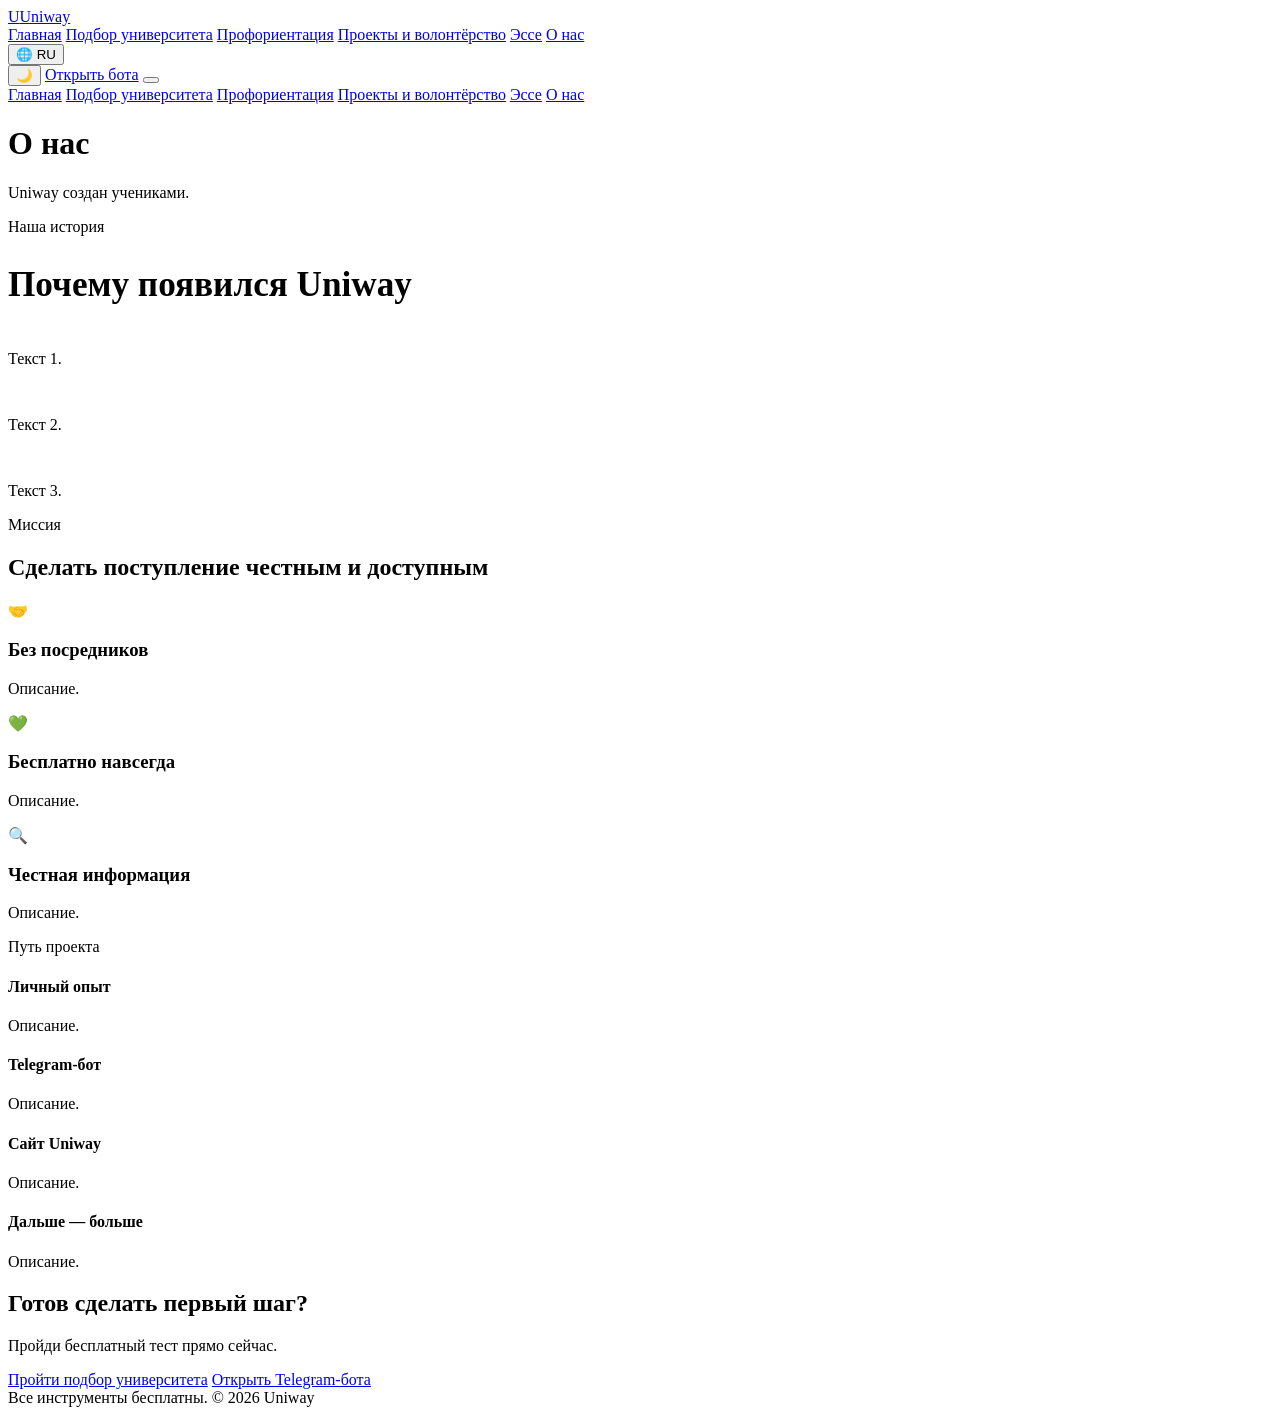
==== about.html @ 66ff7cc3 "Add about.html" ====
<!doctype html>
<html lang="ru">
<head>
<meta charset="UTF-8">
<meta name="viewport" content="width=device-width, initial-scale=1.0">
<title>О нас — Uniway</title>
<meta name="description" content="Uniway создан учениками, которые сами прошли поступление за границу без агентств.">
<link rel="icon" href="data:image/svg+xml,<svg xmlns=%22http://www.w3.org/2000/svg%22 viewBox=%220 0 100 100%22><text y=%22.9em%22 font-size=%2290%22>🎓</text></svg>">
<link rel="stylesheet" href="css/style.css">
</head>
<body>

<div class="bg-blobs"><span></span><span></span><span></span></div>

<header class="navbar">
  <div class="container">
    <a href="index.html" class="brand"><span class="brand-mark">U</span>Uniway</a>
    <nav class="nav-links">
      <a href="index.html" data-i18n="nav.home">Главная</a>
      <a href="university-quiz.html" data-i18n="nav.uni">Подбор университета</a>
      <a href="career-quiz.html" data-i18n="nav.career">Профориентация</a>
      <a href="projects.html" data-i18n="nav.projects">Проекты и волонтёрство</a>
      <a href="essay.html" data-i18n="nav.essay">Эссе</a>
      <a href="about.html" data-i18n="nav.about">О нас</a>
    </nav>
    <div class="nav-right">
      <div class="lang-switch">
        <button class="lang-btn" type="button">🌐 <span class="lang-short">RU</span></button>
        <div class="lang-menu"></div>
      </div>
      <button class="theme-btn" type="button" aria-label="Тема">🌙</button>
      <a href="#" class="nav-cta bot-link" target="_blank" rel="noopener" data-i18n="nav.cta">Открыть бота</a>
      <button class="burger" type="button" aria-label="Меню"><span></span></button>
    </div>
  </div>
  <div class="mobile-panel">
    <a href="index.html" data-i18n="nav.home">Главная</a>
    <a href="university-quiz.html" data-i18n="nav.uni">Подбор университета</a>
    <a href="career-quiz.html" data-i18n="nav.career">Профориентация</a>
    <a href="projects.html" data-i18n="nav.projects">Проекты и волонтёрство</a>
    <a href="essay.html" data-i18n="nav.essay">Эссе</a>
    <a href="about.html" class="active" data-i18n="nav.about">О нас</a>
  </div>
</header>

<main>
  <div class="page-hero">
    <div class="container">
      <h1 data-i18n="about.pageTitle">О нас</h1>
      <p data-i18n="about.pageLead">Uniway создан учениками.</p>
    </div>
  </div>

  <section style="padding-top:0;">
    <div class="container">
      <div class="split">
        <div>
          <span class="eyebrow" data-i18n="about.storyEyebrow">Наша история</span>
          <h2 style="font-size:clamp(1.6rem,3vw,2.2rem);font-weight:800;" data-i18n="about.storyTitle">Почему появился Uniway</h2>
        </div>
        <div style="display:flex;flex-direction:column;gap:16px;">
          <p class="text-muted" data-i18n="about.storyP1">Текст 1.</p>
          <p class="text-muted" data-i18n="about.storyP2">Текст 2.</p>
          <p class="text-muted" data-i18n="about.storyP3">Текст 3.</p>
        </div>
      </div>
    </div>
  </section>

  <section>
    <div class="container">
      <div class="section-head">
        <span class="eyebrow" data-i18n="about.missionEyebrow">Миссия</span>
        <h2 data-i18n="about.missionTitle">Сделать поступление честным и доступным</h2>
      </div>
      <div class="grid grid-3">
        <div class="card tone-violet"><div class="ico">🤝</div><h3 data-i18n="about.mission1t">Без посредников</h3><p data-i18n="about.mission1d">Описание.</p></div>
        <div class="card tone-teal"><div class="ico">💚</div><h3 data-i18n="about.mission2t">Бесплатно навсегда</h3><p data-i18n="about.mission2d">Описание.</p></div>
        <div class="card tone-pink"><div class="ico">🔍</div><h3 data-i18n="about.mission3t">Честная информация</h3><p data-i18n="about.mission3d">Описание.</p></div>
      </div>
    </div>
  </section>

  <section>
    <div class="container">
      <div class="section-head left">
        <span class="eyebrow" data-i18n="about.tlEyebrow">Путь проекта</span>
      </div>
      <div class="timeline" style="max-width:700px;">
        <div class="tl-item"><h4 data-i18n="about.tl1t">Личный опыт</h4><p data-i18n="about.tl1d">Описание.</p></div>
        <div class="tl-item"><h4 data-i18n="about.tl2t">Telegram-бот</h4><p data-i18n="about.tl2d">Описание.</p></div>
        <div class="tl-item"><h4 data-i18n="about.tl3t">Сайт Uniway</h4><p data-i18n="about.tl3d">Описание.</p></div>
        <div class="tl-item"><h4 data-i18n="about.tl4t">Дальше — больше</h4><p data-i18n="about.tl4d">Описание.</p></div>
      </div>
    </div>
  </section>

  <section>
    <div class="container">
      <div class="cta-band">
        <h2 data-i18n="home.ctaBandTitle">Готов сделать первый шаг?</h2>
        <p data-i18n="home.ctaBandLead">Пройди бесплатный тест прямо сейчас.</p>
        <div class="hero-actions">
          <a href="university-quiz.html" class="btn btn-accent btn-lg" data-i18n="home.ctaPrimary">Пройти подбор университета</a>
          <a href="#" class="btn btn-ghost btn-lg bot-link" target="_blank" rel="noopener" data-i18n="home.ctaSecondary">Открыть Telegram-бота</a>
        </div>
      </div>
    </div>
  </section>
</main>

<footer>
  <div class="container">
    <div class="footer-bottom" style="margin-top:0;padding-top:0;border-top:none;">
      <span data-i18n="footer.rights">Все инструменты бесплатны.</span>
      <span>© <span id="year"></span> Uniway</span>
    </div>
  </div>
</footer>

<script src="js/i18n.js"></script>
<script src="js/main.js"></script>
<script>document.getElementById('year').textContent = new Date().getFullYear();</script>
</body>
</html>
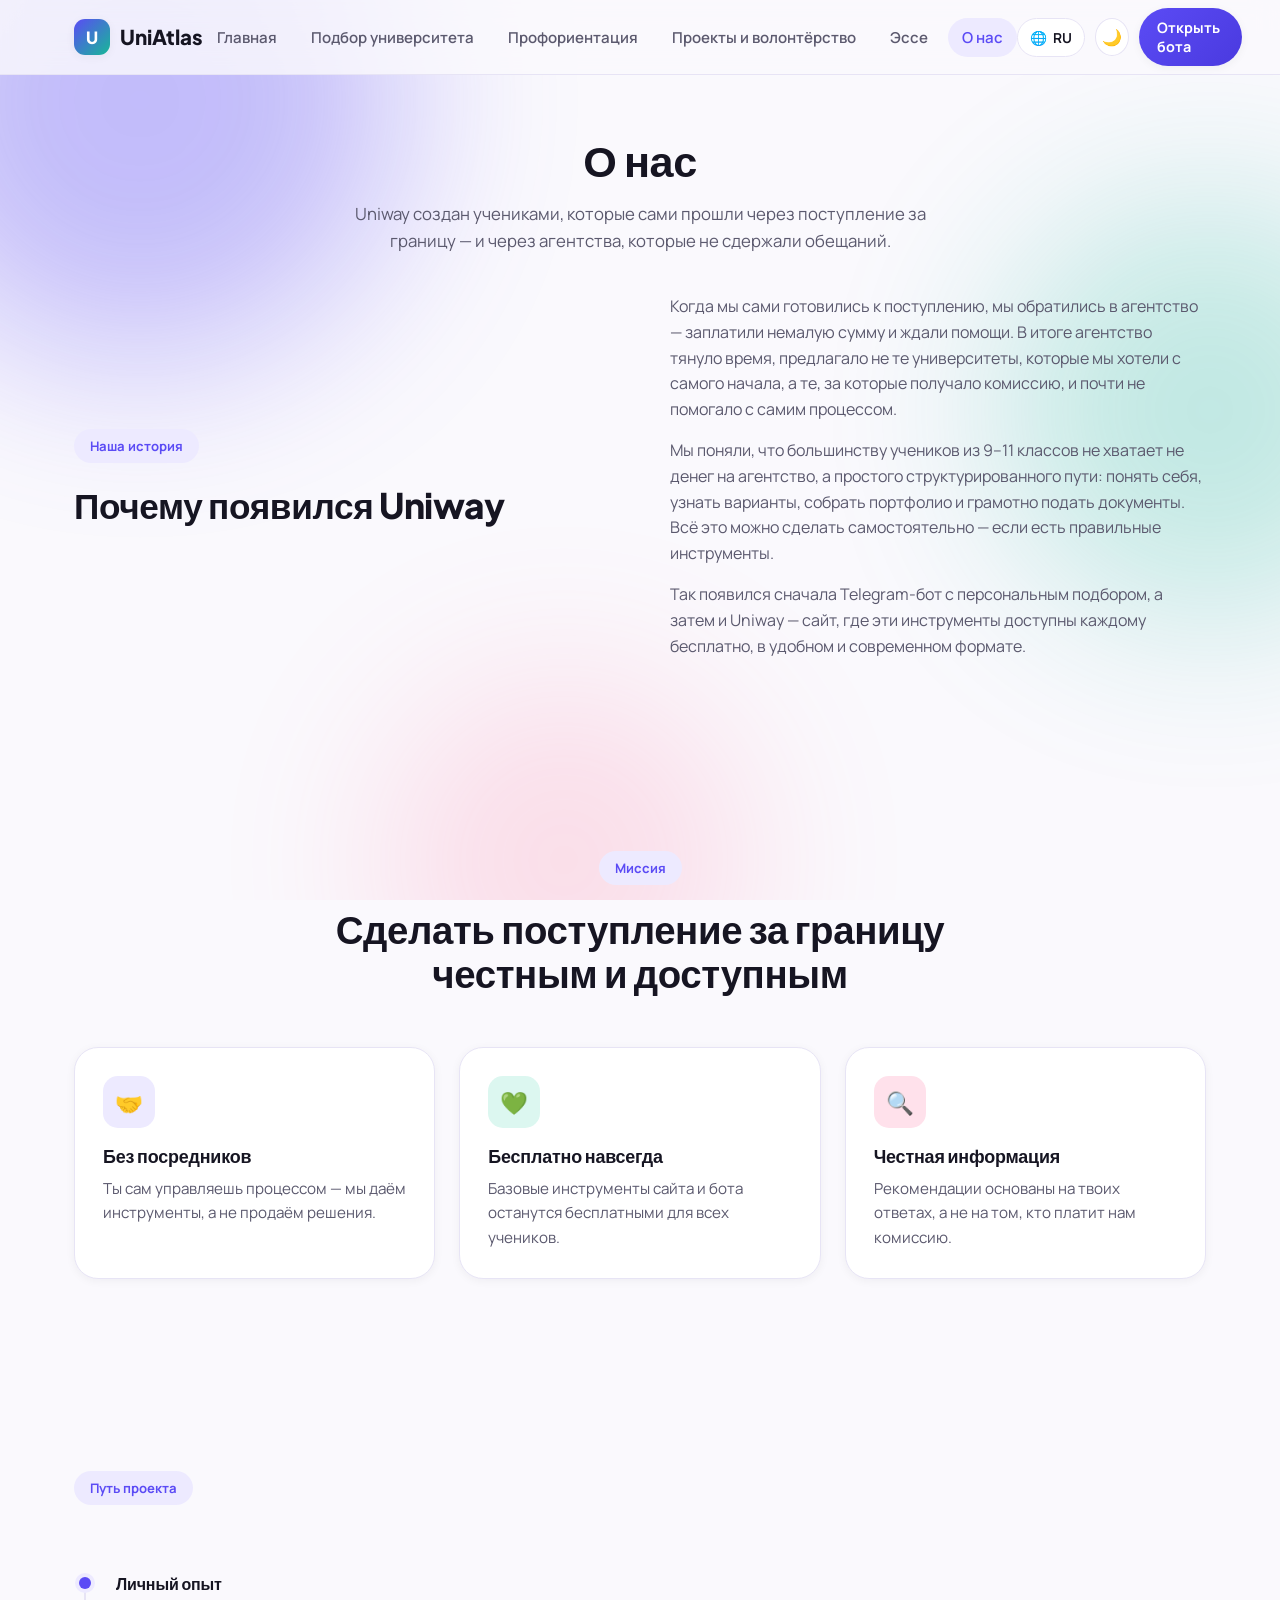
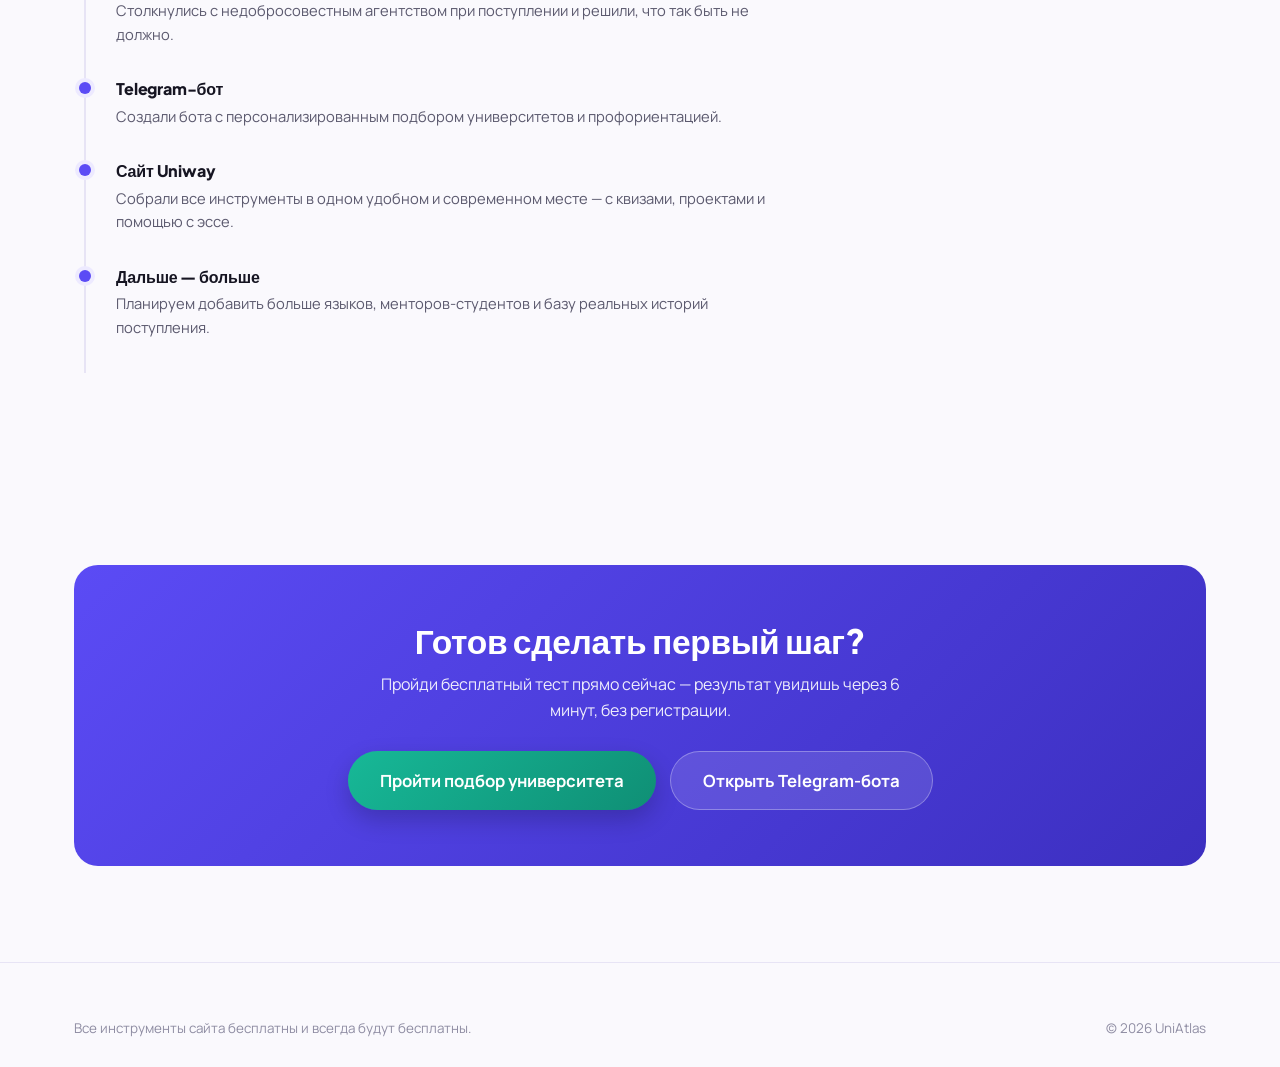
==== commit 90f8a468: "Rename brand to UniAtlas: about.html" ====
--- a/about.html
+++ b/about.html
@@ -3,8 +3,8 @@
 <head>
 <meta charset="UTF-8">
 <meta name="viewport" content="width=device-width, initial-scale=1.0">
-<title>О нас — Uniway</title>
-<meta name="description" content="Uniway создан учениками, которые сами прошли поступление за границу без агентств.">
+<title>О нас — UniAtlas</title>
+<meta name="description" content="UniAtlas создан учениками, которые сами прошли поступление за границу без агентств.">
 <link rel="icon" href="data:image/svg+xml,<svg xmlns=%22http://www.w3.org/2000/svg%22 viewBox=%220 0 100 100%22><text y=%22.9em%22 font-size=%2290%22>🎓</text></svg>">
 <link rel="stylesheet" href="css/style.css">
 </head>
@@ -14,7 +14,7 @@
 
 <header class="navbar">
   <div class="container">
-    <a href="index.html" class="brand"><span class="brand-mark">U</span>Uniway</a>
+    <a href="index.html" class="brand"><span class="brand-mark">U</span>UniAtlas</a>
     <nav class="nav-links">
       <a href="index.html" data-i18n="nav.home">Главная</a>
       <a href="university-quiz.html" data-i18n="nav.uni">Подбор университета</a>
@@ -47,7 +47,7 @@
   <div class="page-hero">
     <div class="container">
       <h1 data-i18n="about.pageTitle">О нас</h1>
-      <p data-i18n="about.pageLead">Uniway создан учениками.</p>
+      <p data-i18n="about.pageLead">UniAtlas создан учениками.</p>
     </div>
   </div>
 
@@ -56,7 +56,7 @@
       <div class="split">
         <div>
           <span class="eyebrow" data-i18n="about.storyEyebrow">Наша история</span>
-          <h2 style="font-size:clamp(1.6rem,3vw,2.2rem);font-weight:800;" data-i18n="about.storyTitle">Почему появился Uniway</h2>
+          <h2 style="font-size:clamp(1.6rem,3vw,2.2rem);font-weight:800;" data-i18n="about.storyTitle">Почему появился UniAtlas</h2>
         </div>
         <div style="display:flex;flex-direction:column;gap:16px;">
           <p class="text-muted" data-i18n="about.storyP1">Текст 1.</p>
@@ -89,7 +89,7 @@
       <div class="timeline" style="max-width:700px;">
         <div class="tl-item"><h4 data-i18n="about.tl1t">Личный опыт</h4><p data-i18n="about.tl1d">Описание.</p></div>
         <div class="tl-item"><h4 data-i18n="about.tl2t">Telegram-бот</h4><p data-i18n="about.tl2d">Описание.</p></div>
-        <div class="tl-item"><h4 data-i18n="about.tl3t">Сайт Uniway</h4><p data-i18n="about.tl3d">Описание.</p></div>
+        <div class="tl-item"><h4 data-i18n="about.tl3t">Сайт UniAtlas</h4><p data-i18n="about.tl3d">Описание.</p></div>
         <div class="tl-item"><h4 data-i18n="about.tl4t">Дальше — больше</h4><p data-i18n="about.tl4d">Описание.</p></div>
       </div>
     </div>
@@ -113,7 +113,7 @@
   <div class="container">
     <div class="footer-bottom" style="margin-top:0;padding-top:0;border-top:none;">
       <span data-i18n="footer.rights">Все инструменты бесплатны.</span>
-      <span>© <span id="year"></span> Uniway</span>
+      <span>© <span id="year"></span> UniAtlas</span>
     </div>
   </div>
 </footer>
--- a/css/style.css
+++ b/css/style.css
@@ -0,0 +1,471 @@
+/* ==========================================================================
+   Uniway — design system
+   ========================================================================== */
+
+@import url('https://fonts.googleapis.com/css2?family=Plus+Jakarta+Sans:wght@400;500;600;700;800&family=Manrope:wght@400;500;600;700&display=swap');
+
+:root{
+  --bg:#faf9fd;
+  --bg-alt:#f1effa;
+  --surface:#ffffff;
+  --surface-alt:#f6f5fc;
+  --border:#e7e4f5;
+  --text:#161522;
+  --text-muted:#5b596e;
+  --text-faint:#8f8da3;
+
+  --primary:#5b4bf5;
+  --primary-600:#4a3adf;
+  --primary-700:#3c2fc0;
+  --primary-light:#edeaff;
+  --primary-light-2:#e0dbff;
+
+  --accent:#17b897;
+  --accent-light:#dcf7f0;
+  --accent-dark:#0f8f75;
+
+  --warn:#ff8552;
+  --warn-light:#ffe9dc;
+
+  --pink:#ff5c8a;
+  --pink-light:#ffe1eb;
+
+  --yellow:#ffb648;
+  --yellow-light:#fff2dc;
+
+  --radius-sm:10px;
+  --radius-md:16px;
+  --radius-lg:24px;
+  --radius-pill:999px;
+
+  --shadow-sm:0 2px 10px rgba(22,21,34,.05);
+  --shadow-md:0 10px 30px rgba(22,21,34,.08);
+  --shadow-lg:0 24px 60px rgba(22,21,34,.14);
+
+  --font-head:'Plus Jakarta Sans', -apple-system, BlinkMacSystemFont, 'Segoe UI', sans-serif;
+  --font-body:'Manrope', -apple-system, BlinkMacSystemFont, 'Segoe UI', sans-serif;
+
+  --container:1180px;
+
+  color-scheme: light;
+}
+
+:root[data-theme="dark"]{
+  --bg:#0f0e17;
+  --bg-alt:#151426;
+  --surface:#191830;
+  --surface-alt:#1f1e38;
+  --border:#2c2a4a;
+  --text:#f2f1fa;
+  --text-muted:#b4b2c9;
+  --text-faint:#8683a1;
+
+  --primary:#8b7bff;
+  --primary-600:#7666f0;
+  --primary-700:#6355d8;
+  --primary-light:#241f45;
+  --primary-light-2:#2c2760;
+
+  --accent:#2fdcb4;
+  --accent-light:#12332c;
+  --accent-dark:#4be8c4;
+
+  --warn:#ffa066;
+  --warn-light:#3a2416;
+
+  --pink:#ff86ac;
+  --pink-light:#3a1c2a;
+
+  --yellow:#ffcb6b;
+  --yellow-light:#3a2c12;
+
+  --shadow-sm:0 2px 10px rgba(0,0,0,.25);
+  --shadow-md:0 10px 30px rgba(0,0,0,.35);
+  --shadow-lg:0 24px 60px rgba(0,0,0,.5);
+
+  color-scheme: dark;
+}
+
+@media (prefers-color-scheme: dark){
+  :root:not([data-theme="light"]){
+    --bg:#0f0e17;
+    --bg-alt:#151426;
+    --surface:#191830;
+    --surface-alt:#1f1e38;
+    --border:#2c2a4a;
+    --text:#f2f1fa;
+    --text-muted:#b4b2c9;
+    --text-faint:#8683a1;
+
+    --primary:#8b7bff;
+    --primary-600:#7666f0;
+    --primary-700:#6355d8;
+    --primary-light:#241f45;
+    --primary-light-2:#2c2760;
+
+    --accent:#2fdcb4;
+    --accent-light:#12332c;
+    --accent-dark:#4be8c4;
+
+    --warn:#ffa066;
+    --warn-light:#3a2416;
+
+    --pink:#ff86ac;
+    --pink-light:#3a1c2a;
+
+    --yellow:#ffcb6b;
+    --yellow-light:#3a2c12;
+
+    --shadow-sm:0 2px 10px rgba(0,0,0,.25);
+    --shadow-md:0 10px 30px rgba(0,0,0,.35);
+    --shadow-lg:0 24px 60px rgba(0,0,0,.5);
+    color-scheme: dark;
+  }
+}
+
+*,*::before,*::after{box-sizing:border-box;}
+html{scroll-behavior:smooth;}
+body{
+  margin:0;
+  font-family:var(--font-body);
+  background:var(--bg);
+  color:var(--text);
+  -webkit-font-smoothing:antialiased;
+  transition:background .25s ease, color .25s ease;
+  overflow-x:hidden;
+}
+img{max-width:100%;display:block;}
+a{color:inherit;text-decoration:none;}
+ul{list-style:none;margin:0;padding:0;}
+h1,h2,h3,h4{font-family:var(--font-head);margin:0;line-height:1.15;letter-spacing:-.01em;}
+p{margin:0;line-height:1.6;}
+button{font-family:inherit;cursor:pointer;}
+input,select,textarea{font-family:inherit;}
+
+.container{max-width:var(--container);margin:0 auto;padding:0 24px;}
+
+.bg-blobs{position:fixed;inset:0;z-index:-1;overflow:hidden;pointer-events:none;}
+.bg-blobs span{position:absolute;border-radius:50%;filter:blur(90px);opacity:.35;}
+.bg-blobs span:nth-child(1){width:520px;height:520px;background:var(--primary);top:-160px;left:-120px;}
+.bg-blobs span:nth-child(2){width:420px;height:420px;background:var(--accent);top:200px;right:-140px;opacity:.25;}
+.bg-blobs span:nth-child(3){width:360px;height:360px;background:var(--pink);bottom:-140px;left:30%;opacity:.18;}
+
+/* ---------- Navbar ---------- */
+.navbar{
+  position:sticky;top:0;z-index:100;
+  background:color-mix(in srgb, var(--bg) 82%, transparent);
+  backdrop-filter:blur(14px);
+  border-bottom:1px solid var(--border);
+}
+.navbar .container{display:flex;align-items:center;justify-content:space-between;height:74px;}
+.brand{display:flex;align-items:center;gap:10px;font-family:var(--font-head);font-weight:800;font-size:1.28rem;}
+.brand-mark{
+  width:36px;height:36px;border-radius:11px;
+  background:linear-gradient(135deg,var(--primary),var(--accent));
+  display:flex;align-items:center;justify-content:center;
+  color:#fff;font-weight:800;font-size:1.05rem;
+  box-shadow:var(--shadow-sm);
+}
+.nav-links{display:flex;align-items:center;gap:6px;}
+.nav-links a{
+  padding:9px 14px;border-radius:var(--radius-pill);
+  font-weight:600;font-size:.94rem;color:var(--text-muted);
+  transition:background .15s, color .15s;
+  white-space:nowrap;
+}
+.nav-links a:hover{background:var(--surface-alt);color:var(--text);}
+.nav-links a.active{background:var(--primary-light);color:var(--primary);}
+
+.nav-right{display:flex;align-items:center;gap:10px;}
+
+.lang-switch{position:relative;}
+.lang-btn{
+  display:flex;align-items:center;gap:6px;
+  padding:9px 12px;border-radius:var(--radius-pill);
+  border:1px solid var(--border);background:var(--surface);
+  font-weight:700;font-size:.86rem;color:var(--text);
+}
+.lang-menu{
+  position:absolute;top:calc(100% + 8px);right:0;
+  background:var(--surface);border:1px solid var(--border);
+  border-radius:var(--radius-md);box-shadow:var(--shadow-md);
+  padding:6px;min-width:150px;display:none;flex-direction:column;gap:2px;
+}
+.lang-menu.open{display:flex;}
+.lang-menu button{
+  text-align:left;padding:9px 12px;border-radius:var(--radius-sm);
+  border:none;background:transparent;color:var(--text);font-size:.9rem;font-weight:600;
+}
+.lang-menu button:hover{background:var(--surface-alt);}
+.lang-menu button.active{color:var(--primary);background:var(--primary-light);}
+
+.theme-btn{
+  width:38px;height:38px;border-radius:50%;
+  border:1px solid var(--border);background:var(--surface);
+  display:flex;align-items:center;justify-content:center;font-size:1rem;
+}
+
+.nav-cta{
+  padding:10px 18px;border-radius:var(--radius-pill);
+  background:linear-gradient(135deg,var(--primary),var(--primary-600));
+  color:#fff!important;font-weight:700;font-size:.9rem;
+  box-shadow:var(--shadow-sm);
+}
+
+.burger{display:none;width:40px;height:40px;border-radius:10px;border:1px solid var(--border);background:var(--surface);align-items:center;justify-content:center;}
+.burger span{display:block;width:18px;height:2px;background:var(--text);position:relative;}
+.burger span::before,.burger span::after{content:'';position:absolute;left:0;width:18px;height:2px;background:var(--text);}
+.burger span::before{top:-6px;}
+.burger span::after{top:6px;}
+
+.mobile-panel{display:none;flex-direction:column;gap:4px;padding:12px 24px 20px;border-top:1px solid var(--border);background:var(--bg);}
+.mobile-panel.open{display:flex;}
+.mobile-panel a{padding:12px 10px;border-radius:var(--radius-sm);font-weight:600;color:var(--text-muted);}
+.mobile-panel a.active{color:var(--primary);background:var(--primary-light);}
+
+@media (max-width:920px){
+  .nav-links{display:none;}
+  .burger{display:flex;}
+  .nav-cta{display:none;}
+}
+
+/* ---------- Buttons ---------- */
+.btn{
+  display:inline-flex;align-items:center;justify-content:center;gap:8px;
+  padding:14px 26px;border-radius:var(--radius-pill);
+  font-weight:700;font-size:.98rem;border:none;
+  transition:transform .15s ease, box-shadow .15s ease, background .15s ease;
+  white-space:nowrap;
+}
+.btn:active{transform:scale(.97);}
+.btn-primary{background:linear-gradient(135deg,var(--primary),var(--primary-600));color:#fff;box-shadow:0 10px 24px rgba(91,75,245,.28);}
+.btn-primary:hover{box-shadow:0 14px 32px rgba(91,75,245,.38);}
+.btn-accent{background:linear-gradient(135deg,var(--accent),var(--accent-dark));color:#fff;box-shadow:0 10px 24px rgba(23,184,151,.28);}
+.btn-ghost{background:var(--surface);border:1px solid var(--border);color:var(--text);}
+.btn-ghost:hover{background:var(--surface-alt);}
+.btn-lg{padding:17px 32px;font-size:1.05rem;}
+.btn-block{width:100%;}
+.btn[disabled]{opacity:.45;pointer-events:none;}
+
+/* ---------- Sections / Hero ---------- */
+section{padding:96px 0;}
+.hero{padding-top:70px;padding-bottom:70px;}
+.eyebrow{
+  display:inline-flex;align-items:center;gap:8px;
+  padding:8px 16px;border-radius:var(--radius-pill);
+  background:var(--primary-light);color:var(--primary);
+  font-weight:700;font-size:.82rem;margin-bottom:22px;
+}
+.hero-grid{display:grid;grid-template-columns:1.1fr .9fr;gap:60px;align-items:center;}
+.hero h1{font-size:clamp(2.2rem,4.6vw,3.6rem);font-weight:800;}
+.hero h1 .grad{background:linear-gradient(135deg,var(--primary),var(--accent));-webkit-background-clip:text;background-clip:text;color:transparent;}
+.hero p.lead{margin-top:22px;font-size:1.15rem;color:var(--text-muted);max-width:560px;}
+.hero-actions{display:flex;gap:14px;margin-top:34px;flex-wrap:wrap;}
+.hero-stats{display:flex;gap:34px;margin-top:48px;flex-wrap:wrap;}
+.hero-stat b{display:block;font-family:var(--font-head);font-size:1.6rem;font-weight:800;color:var(--primary);}
+.hero-stat span{font-size:.86rem;color:var(--text-muted);}
+
+.hero-art{position:relative;}
+.hero-card{
+  background:var(--surface);border:1px solid var(--border);
+  border-radius:var(--radius-lg);box-shadow:var(--shadow-lg);
+  padding:26px;position:relative;
+}
+.hero-card .tag{display:inline-flex;padding:5px 12px;border-radius:var(--radius-pill);background:var(--accent-light);color:var(--accent-dark);font-size:.78rem;font-weight:700;margin-bottom:14px;}
+.hero-mini{
+  position:absolute;background:var(--surface);border:1px solid var(--border);
+  border-radius:var(--radius-md);box-shadow:var(--shadow-md);
+  padding:14px 16px;display:flex;align-items:center;gap:10px;font-weight:700;font-size:.85rem;
+}
+.hero-mini.m1{top:-26px;right:-22px;}
+.hero-mini.m2{bottom:-24px;left:-26px;}
+.hero-mini .ico{width:34px;height:34px;border-radius:10px;display:flex;align-items:center;justify-content:center;font-size:1.05rem;}
+
+@media(max-width:900px){
+  .hero-grid{grid-template-columns:1fr;gap:40px;}
+  .hero-art{order:-1;}
+  .hero-mini{position:static;margin-top:12px;display:inline-flex;}
+}
+
+/* ---------- Section headers ---------- */
+.section-head{max-width:640px;margin:0 auto 52px;text-align:center;}
+.section-head h2{font-size:clamp(1.7rem,3vw,2.4rem);font-weight:800;}
+.section-head p{margin-top:14px;color:var(--text-muted);font-size:1.05rem;}
+.section-head.left{margin:0 0 48px;text-align:left;}
+
+/* ---------- Feature / tool cards ---------- */
+.grid{display:grid;gap:24px;}
+.grid-4{grid-template-columns:repeat(4,1fr);}
+.grid-3{grid-template-columns:repeat(3,1fr);}
+.grid-2{grid-template-columns:repeat(2,1fr);}
+@media(max-width:1000px){.grid-4{grid-template-columns:repeat(2,1fr);}.grid-3{grid-template-columns:repeat(2,1fr);}}
+@media(max-width:640px){.grid-4,.grid-3,.grid-2{grid-template-columns:1fr;}}
+
+.card{
+  background:var(--surface);border:1px solid var(--border);
+  border-radius:var(--radius-lg);padding:28px;
+  box-shadow:var(--shadow-sm);
+  transition:transform .18s ease, box-shadow .18s ease, border-color .18s ease;
+}
+.card:hover{transform:translateY(-4px);box-shadow:var(--shadow-md);border-color:transparent;}
+.card .ico{
+  width:52px;height:52px;border-radius:15px;display:flex;align-items:center;justify-content:center;
+  font-size:1.4rem;margin-bottom:18px;
+}
+.card h3{font-size:1.12rem;font-weight:800;margin-bottom:10px;}
+.card p{color:var(--text-muted);font-size:.95rem;}
+.card .card-link{display:inline-flex;align-items:center;gap:6px;margin-top:16px;font-weight:700;font-size:.88rem;color:var(--primary);}
+
+.tone-violet .ico{background:var(--primary-light);color:var(--primary);}
+.tone-teal .ico{background:var(--accent-light);color:var(--accent-dark);}
+.tone-pink .ico{background:var(--pink-light);color:var(--pink);}
+.tone-yellow .ico{background:var(--yellow-light);color:#c8790a;}
+:root[data-theme="dark"] .tone-yellow .ico{color:var(--yellow);}
+@media (prefers-color-scheme:dark){:root:not([data-theme="light"]) .tone-yellow .ico{color:var(--yellow);}}
+
+/* ---------- Problem / why section ---------- */
+.split{display:grid;grid-template-columns:1fr 1fr;gap:60px;align-items:center;}
+@media(max-width:900px){.split{grid-template-columns:1fr;gap:32px;}}
+.compare{display:flex;flex-direction:column;gap:16px;}
+.compare .row{
+  display:flex;gap:14px;padding:16px 18px;border-radius:var(--radius-md);
+  border:1px solid var(--border);background:var(--surface);align-items:flex-start;
+}
+.compare .row.bad{background:var(--pink-light);border-color:transparent;}
+.compare .row.good{background:var(--accent-light);border-color:transparent;}
+.compare .row .mark{font-size:1.15rem;line-height:1.4;}
+.compare .row b{display:block;font-size:.95rem;margin-bottom:2px;}
+.compare .row span{font-size:.88rem;color:var(--text-muted);}
+
+/* ---------- Steps ---------- */
+.steps{display:grid;grid-template-columns:repeat(4,1fr);gap:20px;counter-reset:step;}
+@media(max-width:900px){.steps{grid-template-columns:repeat(2,1fr);}}
+@media(max-width:560px){.steps{grid-template-columns:1fr;}}
+.step{position:relative;padding:26px 22px;border-radius:var(--radius-lg);background:var(--surface);border:1px solid var(--border);}
+.step .num{
+  width:36px;height:36px;border-radius:50%;background:linear-gradient(135deg,var(--primary),var(--accent));
+  color:#fff;font-weight:800;display:flex;align-items:center;justify-content:center;margin-bottom:16px;font-family:var(--font-head);
+}
+.step h4{font-size:1rem;font-weight:800;margin-bottom:8px;}
+.step p{font-size:.88rem;color:var(--text-muted);}
+
+/* ---------- CTA band ---------- */
+.cta-band{
+  border-radius:var(--radius-lg);
+  background:linear-gradient(135deg,var(--primary),var(--primary-700));
+  padding:56px;color:#fff;text-align:center;position:relative;overflow:hidden;
+}
+.cta-band h2{font-size:clamp(1.5rem,3vw,2.1rem);font-weight:800;}
+.cta-band p{margin-top:12px;opacity:.9;max-width:520px;margin-left:auto;margin-right:auto;}
+.cta-band .hero-actions{justify-content:center;margin-top:28px;}
+.cta-band .btn-ghost{background:rgba(255,255,255,.12);border-color:rgba(255,255,255,.3);color:#fff;}
+.cta-band .btn-accent{box-shadow:0 10px 24px rgba(0,0,0,.2);}
+
+/* ---------- Footer ---------- */
+footer{border-top:1px solid var(--border);padding:56px 0 30px;}
+.footer-grid{display:grid;grid-template-columns:1.4fr 1fr 1fr 1fr;gap:36px;}
+@media(max-width:800px){.footer-grid{grid-template-columns:1fr 1fr;}}
+.footer-grid h5{font-size:.82rem;text-transform:uppercase;letter-spacing:.06em;color:var(--text-faint);margin-bottom:14px;}
+.footer-grid ul{display:flex;flex-direction:column;gap:10px;}
+.footer-grid a{color:var(--text-muted);font-size:.92rem;}
+.footer-grid a:hover{color:var(--primary);}
+.footer-bottom{margin-top:44px;padding-top:24px;border-top:1px solid var(--border);display:flex;justify-content:space-between;align-items:center;flex-wrap:wrap;gap:12px;}
+.footer-bottom span{font-size:.84rem;color:var(--text-faint);}
+
+/* ---------- Page header (inner pages) ---------- */
+.page-hero{padding:60px 0 40px;text-align:center;}
+.page-hero h1{font-size:clamp(1.9rem,3.6vw,2.7rem);font-weight:800;}
+.page-hero p{margin-top:16px;color:var(--text-muted);font-size:1.05rem;max-width:600px;margin-left:auto;margin-right:auto;}
+
+/* ---------- Quiz ---------- */
+.quiz-wrap{max-width:760px;margin:0 auto;}
+.quiz-card{
+  background:var(--surface);border:1px solid var(--border);
+  border-radius:var(--radius-lg);box-shadow:var(--shadow-md);
+  padding:40px;
+}
+@media(max-width:600px){.quiz-card{padding:26px 20px;}}
+.quiz-progress{display:flex;align-items:center;gap:10px;margin-bottom:30px;}
+.quiz-progress .bar{flex:1;height:8px;border-radius:99px;background:var(--surface-alt);overflow:hidden;}
+.quiz-progress .bar i{display:block;height:100%;background:linear-gradient(90deg,var(--primary),var(--accent));border-radius:99px;transition:width .35s ease;}
+.quiz-progress .step-label{font-size:.82rem;font-weight:700;color:var(--text-faint);white-space:nowrap;}
+
+.quiz-question{display:none;animation:fadein .3s ease;}
+.quiz-question.active{display:block;}
+@keyframes fadein{from{opacity:0;transform:translateY(8px);}to{opacity:1;transform:translateY(0);}}
+.quiz-question h3{font-size:1.35rem;font-weight:800;margin-bottom:8px;}
+.quiz-question .hint{color:var(--text-muted);font-size:.92rem;margin-bottom:24px;}
+
+.opt-grid{display:grid;grid-template-columns:1fr 1fr;gap:14px;}
+@media(max-width:560px){.opt-grid{grid-template-columns:1fr;}}
+.opt{
+  display:flex;align-items:center;gap:12px;
+  padding:16px 18px;border-radius:var(--radius-md);
+  border:2px solid var(--border);background:var(--surface-alt);
+  text-align:left;font-weight:600;font-size:.95rem;color:var(--text);
+  transition:border-color .15s, background .15s;
+}
+.opt .emoji{font-size:1.3rem;}
+.opt:hover{border-color:var(--primary-light-2);}
+.opt.selected{border-color:var(--primary);background:var(--primary-light);color:var(--primary-700);}
+:root[data-theme="dark"] .opt.selected{color:#fff;}
+@media (prefers-color-scheme:dark){:root:not([data-theme="light"]) .opt.selected{color:#fff;}}
+
+.quiz-nav{display:flex;justify-content:space-between;align-items:center;margin-top:32px;}
+
+.result-badge{
+  display:inline-flex;align-items:center;gap:8px;padding:8px 16px;
+  border-radius:var(--radius-pill);background:var(--accent-light);color:var(--accent-dark);
+  font-weight:700;font-size:.85rem;margin-bottom:18px;
+}
+.result-list{display:flex;flex-direction:column;gap:14px;margin-top:20px;}
+.result-item{
+  display:flex;gap:16px;padding:18px 20px;border-radius:var(--radius-md);
+  background:var(--surface-alt);border:1px solid var(--border);align-items:flex-start;
+}
+.result-item .flag{font-size:1.6rem;line-height:1;}
+.result-item .body{flex:1;}
+.result-item b{font-size:1rem;display:block;margin-bottom:4px;}
+.result-item p{font-size:.88rem;color:var(--text-muted);}
+.result-item .match{font-size:.78rem;font-weight:800;color:var(--accent-dark);white-space:nowrap;}
+
+/* ---------- Filters (projects page) ---------- */
+.filter-bar{display:flex;flex-wrap:wrap;gap:10px;margin-bottom:36px;}
+.filter-chip{
+  padding:10px 18px;border-radius:var(--radius-pill);
+  border:1px solid var(--border);background:var(--surface);
+  font-weight:700;font-size:.86rem;color:var(--text-muted);
+}
+.filter-chip.active{background:var(--primary);border-color:var(--primary);color:#fff;}
+
+.resource-card{display:none;}
+.resource-card.show{display:flex;}
+
+/* ---------- Accordion (essay page) ---------- */
+.accordion{display:flex;flex-direction:column;gap:12px;}
+.acc-item{border:1px solid var(--border);border-radius:var(--radius-md);background:var(--surface);overflow:hidden;}
+.acc-head{display:flex;justify-content:space-between;align-items:center;padding:20px 22px;font-weight:700;}
+.acc-head .plus{font-size:1.3rem;color:var(--primary);transition:transform .2s;}
+.acc-item.open .acc-head .plus{transform:rotate(45deg);}
+.acc-body{max-height:0;overflow:hidden;transition:max-height .3s ease;}
+.acc-item.open .acc-body{max-height:600px;}
+.acc-body-inner{padding:0 22px 22px;color:var(--text-muted);font-size:.95rem;line-height:1.7;}
+.acc-body-inner ul{list-style:disc;padding-left:20px;display:flex;flex-direction:column;gap:6px;margin-top:10px;}
+
+/* ---------- Timeline (about page) ---------- */
+.timeline{display:flex;flex-direction:column;gap:0;border-left:2px solid var(--border);margin-left:10px;}
+.tl-item{position:relative;padding:0 0 34px 30px;}
+.tl-item::before{content:'';position:absolute;left:-7px;top:2px;width:12px;height:12px;border-radius:50%;background:var(--primary);box-shadow:0 0 0 4px var(--primary-light);}
+.tl-item h4{font-weight:800;font-size:1rem;margin-bottom:6px;}
+.tl-item p{color:var(--text-muted);font-size:.92rem;}
+
+/* ---------- Badge / pill misc ---------- */
+.pill{display:inline-flex;padding:5px 12px;border-radius:var(--radius-pill);font-size:.78rem;font-weight:700;}
+
+/* ---------- Utility ---------- */
+.mt-8{margin-top:8px;}
+.mt-16{margin-top:16px;}
+.mt-24{margin-top:24px;}
+.mt-32{margin-top:32px;}
+.text-center{text-align:center;}
+.text-muted{color:var(--text-muted);}
